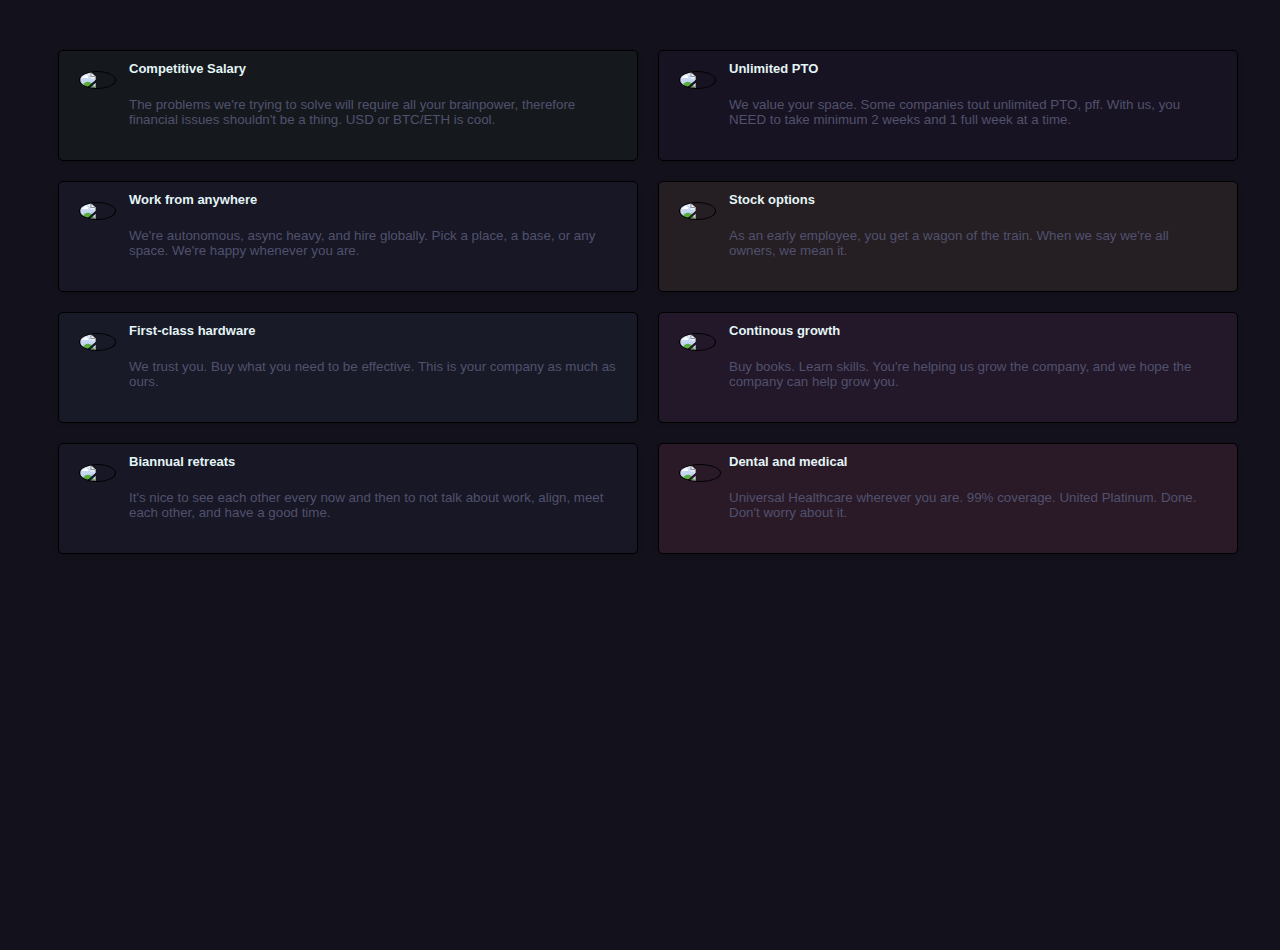
==== 1-challenge/design1/index.html @ 3d8faa47 "Completed Design 1 Layout" ====
<!DOCTYPE html>
<html lang="en">
  <head>
    <meta charset="UTF-8" />
    <meta name="viewport" content="width=device-width, initial-scale=1.0" />
    <link rel="stylesheet" href="index.css" />
    <title>Employee Benefits</title>
  </head>
  <body>
    <div class="container">
      <div class="salary__box">
        <img
          class="salary__image"
          src="/labs/fortify-exploring-layouts-1/1-challenge/design1/images/salary.png"
          width="35px"
        />
        <h2 class="salary__title">Competitive Salary</h2>
        <p class="salary__pitch">
          The problems we're trying to solve will require all your brainpower,
          therefore financial issues shouldn't be a thing. USD or BTC/ETH is
          cool.
        </p>
      </div>

      <div class="pto__box">
        <img
          class="pto__image"
          src="/labs/fortify-exploring-layouts-1/1-challenge/design1/images/unlimited.png"
          width="35px"
        />
        <h2 class="pto__title">Unlimited PTO</h2>
        <p class="pto__pitch">
          We value your space. Some companies tout unlimited PTO, pff. With us,
          you NEED to take minimum 2 weeks and 1 full week at a time.
        </p>
      </div>

      <div class="anywhere__box">
        <img
          class="anywhere__image"
          src="/labs/fortify-exploring-layouts-1/1-challenge/design1/images/work.png"
          width="35px"
        />
        <h2 class="anywhere__title">Work from anywhere</h2>
        <p class="anywhere__pitch">
          We're autonomous, async heavy, and hire globally. Pick a place, a
          base, or any space. We're happy whenever you are.
        </p>
      </div>

      <div class="options__box">
        <img
          class="options__image"
          src="/labs/fortify-exploring-layouts-1/1-challenge/design1/images/stock.png"
          width="35px"
        />
        <h2 class="options__title">Stock options</h2>
        <p class="options__pitch">
          As an early employee, you get a wagon of the train. When we say we're
          all owners, we mean it.
        </p>
      </div>

      <div class="hardware__box">
        <img
          class="hardware__image"
          src="/labs/fortify-exploring-layouts-1/1-challenge/design1/images/hardware.png"
          width="35px"
        />
        <h2 class="hardware__title">First-class hardware</h2>
        <p class="hardware__pitch">
          We trust you. Buy what you need to be effective. This is your company
          as much as ours.
        </p>
      </div>

      <div class="growth__box">
        <img
          class="growth__image"
          src="/labs/fortify-exploring-layouts-1/1-challenge/design1/images/growth.png"
          width="35px"
        />
        <h2 class="growth__title">Continous growth</h2>
        <p class="growth__pitch">
          Buy books. Learn skills. You're helping us grow the company, and we
          hope the company can help grow you.
        </p>
      </div>

      <div class="retreats__box">
        <img
          class="retreats__image"
          src="/labs/fortify-exploring-layouts-1/1-challenge/design1/images/retreats.png"
          width="35px"
        />
        <h2 class="retreats__title">Biannual retreats</h2>
        <p class="retreats__pitch">
          It's nice to see each other every now and then to not talk about work,
          align, meet each other, and have a good time.
        </p>
      </div>

      <div class="medical__box">
        <img
          class="medical__image"
          src="/labs/fortify-exploring-layouts-1/1-challenge/design1/images/medical.png"
          width="40px"
        />
        <h2 class="medical__title">Dental and medical</h2>
        <p class="medical__pitch">
          Universal Healthcare wherever you are. 99% coverage. United Platinum.
          Done. Don't worry about it.
        </p>
      </div>
    </div>
  </body>
</html>
---- 1-challenge/design1/index.css ----
body,
html {
  background-color: #13111b;
  width: 100vw;
  height: 100vh;
  font-family: sans-serif;
}

.container {
  display: grid;
  grid-template-columns: repeat(2, 1fr);
  grid-template-rows: repeat(4, auto);
  grid-gap: 20px;
  margin: 50px;
  background-color: #13111b;
}

.salary__box,
.anywhere__box,
.hardware__box,
.retreats__box,
.pto__box,
.options__box,
.growth__box,
.medical__box {
  display: flex;
  flex-direction: column;
  background-color: #f0f0f0;
  padding: 20px;
  border-radius: 5px;
  box-shadow: 0 2px 4px rgba(0, 0, 0, 0.1);
  border: 1px solid black;
  font-family: sans-serif;
}

.salary__box {
  background-color: #15191e;
}

.anywhere__box,
.retreats__box {
  background-color: #171725;
}

.hardware__box {
  background-color: #181a27;
}

.pto__box {
  background-color: #181322;
}

.options__box {
  background-color: #251e23;
}

.growth__box {
  background-color: #221829;
}

.medical__box {
  background-color: #2a1a28;
}

.salary__image,
.anywhere__image,
.hardware__image,
.retreats__image,
.pto__image,
.options__image,
.growth__image,
.medical__image {
  border-radius: 50%;
  border: 1px solid black;
  align-self: flex-start;
  margin-top: none;
}

.salary__title,
.anywhere__title,
.hardware__title,
.retreats__title,
.pto__title,
.options__title,
.growth__title,
.medical__title {
  margin-left: 50px;
  margin-top: -28px;
  font-size: small;
  font-weight: bold;
  color: #e4f5f6;
}

.salary__pitch,
.anywhere__pitch,
.hardware__pitch,
.retreats__pitch,
.pto__pitch,
.options__pitch,
.growth__pitch,
.medical__pitch {
  margin-top: 10px;
  margin-left: 50px;
  color: #51516d;
  font-size: smaller;
}

@media screen and (max-width: 768px) {
  .container {
    grid-template-columns: 1fr;
  }
}

/*# sourceMappingURL=index.css.map */
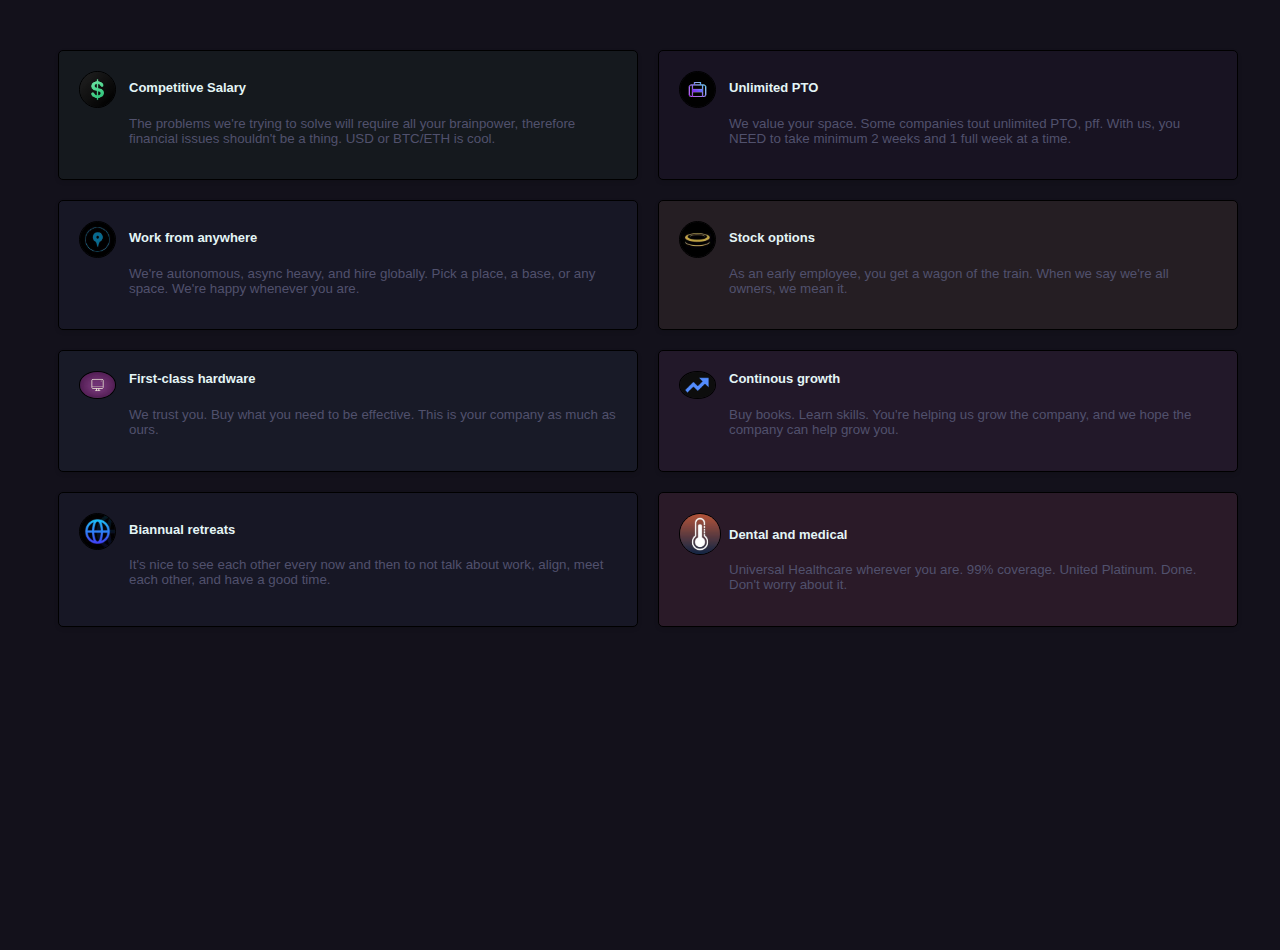
==== commit 6ee4c2b3: "Updated Homepage with Navigation" ====
--- a/1-challenge/design1/index.html
+++ b/1-challenge/design1/index.html
@@ -9,11 +9,7 @@
   <body>
     <div class="container">
       <div class="salary__box">
-        <img
-          class="salary__image"
-          src="/labs/fortify-exploring-layouts-1/1-challenge/design1/images/salary.png"
-          width="35px"
-        />
+        <img class="salary__image" src="./images/salary.png" width="35px" />
         <h2 class="salary__title">Competitive Salary</h2>
         <p class="salary__pitch">
           The problems we're trying to solve will require all your brainpower,
@@ -23,11 +19,7 @@
       </div>
 
       <div class="pto__box">
-        <img
-          class="pto__image"
-          src="/labs/fortify-exploring-layouts-1/1-challenge/design1/images/unlimited.png"
-          width="35px"
-        />
+        <img class="pto__image" src="./images/unlimited.png" width="35px" />
         <h2 class="pto__title">Unlimited PTO</h2>
         <p class="pto__pitch">
           We value your space. Some companies tout unlimited PTO, pff. With us,
@@ -36,11 +28,7 @@
       </div>
 
       <div class="anywhere__box">
-        <img
-          class="anywhere__image"
-          src="/labs/fortify-exploring-layouts-1/1-challenge/design1/images/work.png"
-          width="35px"
-        />
+        <img class="anywhere__image" src="./images/work.png" width="35px" />
         <h2 class="anywhere__title">Work from anywhere</h2>
         <p class="anywhere__pitch">
           We're autonomous, async heavy, and hire globally. Pick a place, a
@@ -49,11 +37,7 @@
       </div>
 
       <div class="options__box">
-        <img
-          class="options__image"
-          src="/labs/fortify-exploring-layouts-1/1-challenge/design1/images/stock.png"
-          width="35px"
-        />
+        <img class="options__image" src="./images/stock.png" width="35px" />
         <h2 class="options__title">Stock options</h2>
         <p class="options__pitch">
           As an early employee, you get a wagon of the train. When we say we're
@@ -62,11 +46,7 @@
       </div>
 
       <div class="hardware__box">
-        <img
-          class="hardware__image"
-          src="/labs/fortify-exploring-layouts-1/1-challenge/design1/images/hardware.png"
-          width="35px"
-        />
+        <img class="hardware__image" src="./images/hardware.png" width="35px" />
         <h2 class="hardware__title">First-class hardware</h2>
         <p class="hardware__pitch">
           We trust you. Buy what you need to be effective. This is your company
@@ -75,11 +55,7 @@
       </div>
 
       <div class="growth__box">
-        <img
-          class="growth__image"
-          src="/labs/fortify-exploring-layouts-1/1-challenge/design1/images/growth.png"
-          width="35px"
-        />
+        <img class="growth__image" src="./images/growth.png" width="35px" />
         <h2 class="growth__title">Continous growth</h2>
         <p class="growth__pitch">
           Buy books. Learn skills. You're helping us grow the company, and we
@@ -88,11 +64,7 @@
       </div>
 
       <div class="retreats__box">
-        <img
-          class="retreats__image"
-          src="/labs/fortify-exploring-layouts-1/1-challenge/design1/images/retreats.png"
-          width="35px"
-        />
+        <img class="retreats__image" src="./images/retreats.png" width="35px" />
         <h2 class="retreats__title">Biannual retreats</h2>
         <p class="retreats__pitch">
           It's nice to see each other every now and then to not talk about work,
@@ -101,11 +73,7 @@
       </div>
 
       <div class="medical__box">
-        <img
-          class="medical__image"
-          src="/labs/fortify-exploring-layouts-1/1-challenge/design1/images/medical.png"
-          width="40px"
-        />
+        <img class="medical__image" src="./images/medical.png" width="40px" />
         <h2 class="medical__title">Dental and medical</h2>
         <p class="medical__pitch">
           Universal Healthcare wherever you are. 99% coverage. United Platinum.
